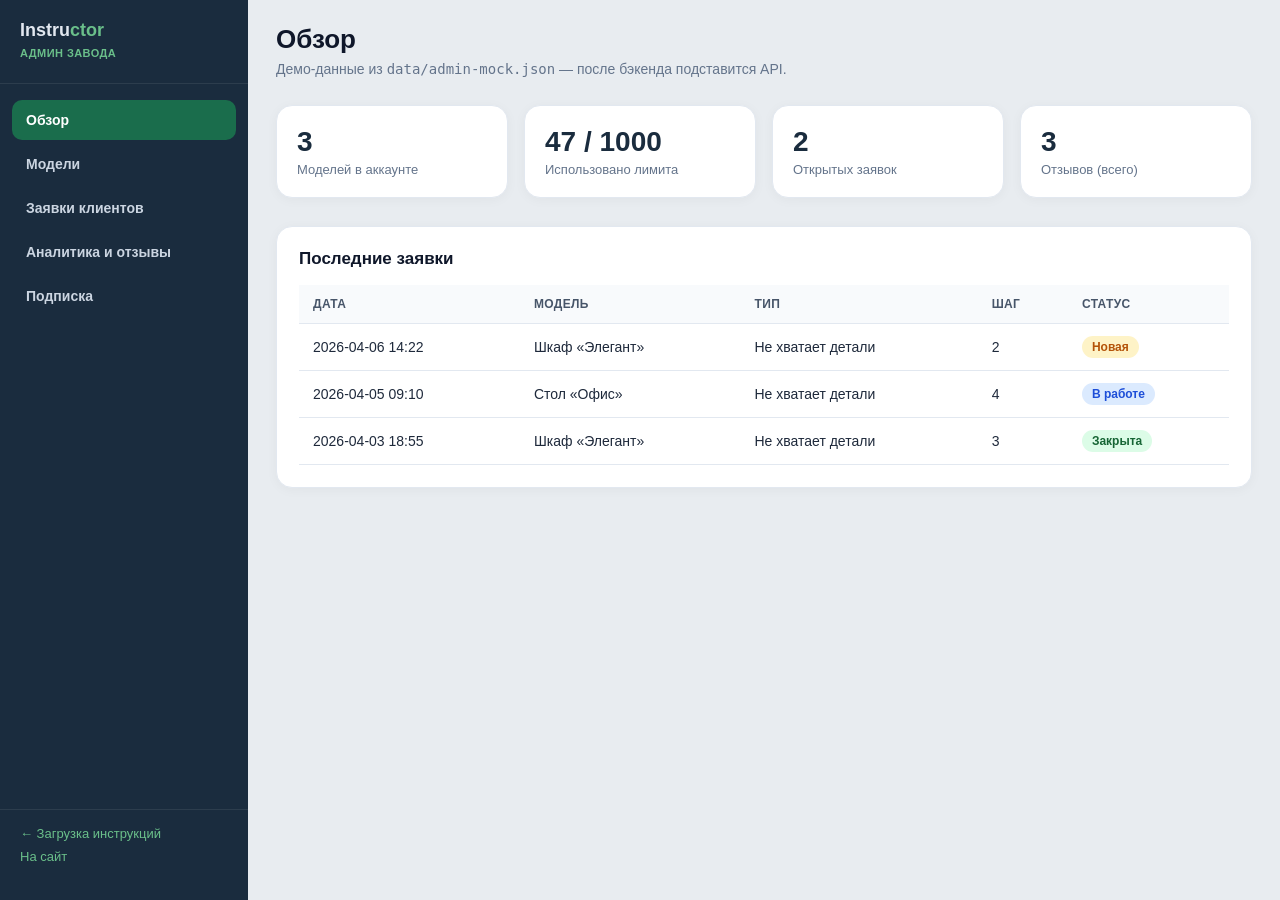
==== admin/index.html @ 4a069000 "admin panel. plan next development uder permissions" ====
<!DOCTYPE html>
<html lang="ru">
<head>
    <meta charset="UTF-8">
    <meta name="viewport" content="width=device-width, initial-scale=1.0">
    <title>Админ-панель завода — Instructor</title>
    <link rel="icon" href="../assets/icons/favicon.svg" type="image/svg+xml">
    <link rel="stylesheet" href="../assets/css/admin.css">
</head>
<body class="admin-body">
<div class="admin-app">
    <aside class="admin-sidebar">
        <div class="admin-sidebar__brand">
            Instru<span>ctor</span>
            <span class="admin-sidebar__badge">Админ завода</span>
        </div>
        <ul class="admin-nav">
            <li><button type="button" data-panel="overview" class="is-active">Обзор</button></li>
            <li><button type="button" data-panel="models">Модели</button></li>
            <li><button type="button" data-panel="requests">Заявки клиентов</button></li>
            <li><button type="button" data-panel="analytics">Аналитика и отзывы</button></li>
            <li><button type="button" data-panel="subscription">Подписка</button></li>
        </ul>
        <div class="admin-sidebar__foot">
            <a href="../producer/">← Загрузка инструкций</a><br>
            <a href="../" style="margin-top: 8px; display: inline-block;">На сайт</a>
        </div>
    </aside>

    <main class="admin-main">
        <div class="admin-top">
            <h1 id="adminPageTitle">Обзор</h1>
            <p class="sub" id="adminPageSub">Демо-данные из <code>data/admin-mock.json</code> — после бэкенда подставится API.</p>
        </div>

        <section id="panel-overview" class="admin-panel is-visible" data-panel-content="overview">
            <div class="admin-grid-stats" id="overviewStats"></div>
            <div class="admin-card">
                <h2>Последние заявки</h2>
                <div class="admin-table-wrap">
                    <table class="admin-table">
                        <thead>
                            <tr>
                                <th>Дата</th>
                                <th>Модель</th>
                                <th>Тип</th>
                                <th>Шаг</th>
                                <th>Статус</th>
                            </tr>
                        </thead>
                        <tbody id="overviewRequestsPreview"></tbody>
                    </table>
                </div>
            </div>
        </section>

        <section id="panel-models" class="admin-panel" data-panel-content="models">
            <div class="admin-card">
                <h2>Все загруженные модели</h2>
                <div class="admin-table-wrap">
                    <table class="admin-table">
                        <thead>
                            <tr>
                                <th>Модель</th>
                                <th>Артикул</th>
                                <th>Шагов</th>
                                <th>PDF</th>
                                <th>Обновлено</th>
                                <th>Сканов / 7 дн.</th>
                                <th></th>
                            </tr>
                        </thead>
                        <tbody id="modelsTableBody"></tbody>
                    </table>
                </div>
            </div>
        </section>

        <section id="panel-requests" class="admin-panel" data-panel-content="requests">
            <div class="admin-card">
                <h2>Заявки от клиентов</h2>
                <p class="sub" style="margin: -8px 0 16px;">Нехватка деталей и др. (прототип).</p>
                <div class="admin-table-wrap">
                    <table class="admin-table">
                        <thead>
                            <tr>
                                <th>ID</th>
                                <th>Дата</th>
                                <th>Модель</th>
                                <th>Тип</th>
                                <th>Шаг</th>
                                <th>Деталь</th>
                                <th>Статус</th>
                                <th></th>
                            </tr>
                        </thead>
                        <tbody id="requestsTableBody"></tbody>
                    </table>
                </div>
            </div>
        </section>

        <section id="panel-analytics" class="admin-panel" data-panel-content="analytics">
            <div class="admin-card">
                <h2>Воронка сборки (где бросают)</h2>
                <label class="sub" for="funnelModelSelect" style="display:block;margin-bottom:8px;">Модель</label>
                <select id="funnelModelSelect" class="select-model"></select>
                <div class="admin-table-wrap">
                    <table class="admin-table">
                        <thead>
                            <tr>
                                <th>Шаг</th>
                                <th>Название</th>
                                <th>Дошли до шага</th>
                                <th>Отметили «выполнено»</th>
                                <th>Визуально</th>
                            </tr>
                        </thead>
                        <tbody id="funnelTableBody"></tbody>
                    </table>
                </div>
            </div>
            <div class="admin-card">
                <h2>Отзывы клиентов</h2>
                <div class="admin-table-wrap">
                    <table class="admin-table">
                        <thead>
                            <tr>
                                <th>Дата</th>
                                <th>Модель</th>
                                <th>Оценка</th>
                                <th>Комментарий</th>
                                <th>Последний шаг</th>
                            </tr>
                        </thead>
                        <tbody id="reviewsTableBody"></tbody>
                    </table>
                </div>
            </div>
        </section>

        <section id="panel-subscription" class="admin-panel" data-panel-content="subscription">
            <div class="admin-card" id="subscriptionCard"></div>
        </section>
    </main>
</div>

<div id="modelModal" class="admin-modal" aria-hidden="true">
    <div class="admin-modal__box">
        <div class="admin-modal__head">
            <div>
                <h2 id="modalModelTitle">—</h2>
                <p class="admin-modal__meta" id="modalModelMeta"></p>
            </div>
            <button type="button" class="admin-modal__close" id="modelModalClose" aria-label="Закрыть">×</button>
        </div>
        <div class="admin-modal__body">
            <h3 style="font-size:15px;margin-bottom:12px;color:#334155;">Шаги инструкции</h3>
            <div class="steps-preview" id="modalStepsPreview"></div>
            <div class="edit-block">
                <h3>Изменить модель — новый PDF</h3>
                <p class="sub" style="margin-bottom:12px;">После загрузки PDF пересоберутся шаги и QR останется прежним (демо).</p>
                <input type="file" id="modalPdfInput" accept=".pdf">
                <button type="button" class="btn-sm btn-sm--primary" id="modalPdfSubmit">Загрузить новый PDF (демо)</button>
            </div>
        </div>
    </div>
</div>

<script src="../assets/js/config.js"></script>
<script src="../assets/js/admin/app.js"></script>
</body>
</html>
---- assets/css/admin.css ----
* {
  margin: 0;
  padding: 0;
  box-sizing: border-box;
}

body.admin-body {
  font-family: -apple-system, BlinkMacSystemFont, 'Segoe UI', Roboto, sans-serif;
  background: #e8ecf0;
  color: #1e293b;
  min-height: 100vh;
}

.admin-app {
  display: flex;
  min-height: 100vh;
}

.admin-sidebar {
  width: 248px;
  flex-shrink: 0;
  background: #1a2c3e;
  color: #e2e8f0;
  padding: 20px 0;
  display: flex;
  flex-direction: column;
}

.admin-sidebar__brand {
  padding: 0 20px 24px;
  font-size: 18px;
  font-weight: 800;
  border-bottom: 1px solid rgba(255, 255, 255, 0.08);
}

.admin-sidebar__brand span {
  color: #6abf8a;
}

.admin-sidebar__badge {
  display: block;
  margin-top: 6px;
  font-size: 11px;
  font-weight: 600;
  color: #94a3b8;
  text-transform: uppercase;
  letter-spacing: 0.04em;
}

.admin-nav {
  list-style: none;
  padding: 16px 12px;
  flex: 1;
}

.admin-nav button {
  width: 100%;
  text-align: left;
  padding: 12px 14px;
  margin-bottom: 4px;
  border: none;
  border-radius: 10px;
  background: transparent;
  color: #cbd5e1;
  font-size: 14px;
  font-weight: 600;
  cursor: pointer;
  font-family: inherit;
}

.admin-nav button:hover {
  background: rgba(255, 255, 255, 0.06);
  color: #fff;
}

.admin-nav button.is-active {
  background: #1a6d4c;
  color: #fff;
}

.admin-sidebar__foot {
  padding: 16px 20px;
  border-top: 1px solid rgba(255, 255, 255, 0.08);
  font-size: 13px;
}

.admin-sidebar__foot a {
  color: #6abf8a;
  text-decoration: none;
}

.admin-sidebar__foot a:hover {
  text-decoration: underline;
}

.admin-main {
  flex: 1;
  min-width: 0;
  padding: 24px 28px 40px;
}

.admin-top {
  margin-bottom: 28px;
}

.admin-top h1 {
  font-size: 26px;
  font-weight: 700;
  color: #0f172a;
}

.admin-top .sub {
  color: #64748b;
  font-size: 14px;
  margin-top: 6px;
}

.admin-panel {
  display: none;
}

.admin-panel.is-visible {
  display: block;
}

.admin-grid-stats {
  display: grid;
  grid-template-columns: repeat(auto-fit, minmax(200px, 1fr));
  gap: 16px;
  margin-bottom: 28px;
}

.stat-card {
  background: #fff;
  border-radius: 16px;
  padding: 20px;
  box-shadow: 0 2px 12px rgba(0, 0, 0, 0.04);
  border: 1px solid #e2e8f0;
}

.stat-card__val {
  font-size: 28px;
  font-weight: 800;
  color: #1a2c3e;
}

.stat-card__label {
  font-size: 13px;
  color: #64748b;
  margin-top: 4px;
}

.admin-card {
  background: #fff;
  border-radius: 16px;
  padding: 22px;
  box-shadow: 0 2px 12px rgba(0, 0, 0, 0.04);
  border: 1px solid #e2e8f0;
  margin-bottom: 20px;
}

.admin-card h2 {
  font-size: 17px;
  margin-bottom: 16px;
  color: #0f172a;
}

.admin-table-wrap {
  overflow-x: auto;
}

.admin-table {
  width: 100%;
  border-collapse: collapse;
  font-size: 14px;
}

.admin-table th,
.admin-table td {
  padding: 12px 14px;
  text-align: left;
  border-bottom: 1px solid #e2e8f0;
}

.admin-table th {
  background: #f8fafc;
  font-weight: 600;
  color: #475569;
  font-size: 12px;
  text-transform: uppercase;
  letter-spacing: 0.03em;
}

.admin-table tr:hover td {
  background: #fafbfc;
}

.btn-sm {
  padding: 8px 14px;
  font-size: 13px;
  font-weight: 600;
  border-radius: 10px;
  border: none;
  cursor: pointer;
  font-family: inherit;
}

.btn-sm--primary {
  background: #1a6d4c;
  color: #fff;
}

.btn-sm--primary:hover {
  background: #15805a;
}

.btn-sm--ghost {
  background: #f1f5f9;
  color: #334155;
}

.btn-sm--ghost:hover {
  background: #e2e8f0;
}

.badge {
  display: inline-block;
  padding: 4px 10px;
  border-radius: 999px;
  font-size: 12px;
  font-weight: 600;
}

.badge--new {
  background: #fef3c7;
  color: #b45309;
}

.badge--progress {
  background: #dbeafe;
  color: #1d4ed8;
}

.badge--closed {
  background: #dcfce7;
  color: #166534;
}

.sub-progress {
  margin-top: 16px;
}

.sub-progress__bar {
  height: 10px;
  background: #e2e8f0;
  border-radius: 999px;
  overflow: hidden;
  margin-top: 8px;
}

.sub-progress__fill {
  height: 100%;
  background: linear-gradient(90deg, #1a6d4c, #6abf8a);
  border-radius: 999px;
  transition: width 0.3s ease;
}

.sub-actions {
  display: flex;
  flex-wrap: wrap;
  gap: 10px;
  margin-top: 20px;
}

.funnel-bar {
  height: 8px;
  background: #1a6d4c;
  border-radius: 4px;
  min-width: 4px;
}

.select-model {
  padding: 10px 14px;
  border-radius: 10px;
  border: 1px solid #cbd5e1;
  font-size: 14px;
  margin-bottom: 16px;
  min-width: 280px;
}

.admin-modal {
  display: none;
  position: fixed;
  inset: 0;
  z-index: 200;
  background: rgba(15, 23, 42, 0.55);
  align-items: center;
  justify-content: center;
  padding: 20px;
}

.admin-modal.is-open {
  display: flex;
}

.admin-modal__box {
  background: #fff;
  border-radius: 20px;
  max-width: 720px;
  width: 100%;
  max-height: 90vh;
  overflow: hidden;
  display: flex;
  flex-direction: column;
  box-shadow: 0 24px 48px rgba(0, 0, 0, 0.15);
}

.admin-modal__head {
  padding: 20px 24px;
  border-bottom: 1px solid #e2e8f0;
  display: flex;
  justify-content: space-between;
  align-items: flex-start;
  gap: 16px;
}

.admin-modal__head h2 {
  font-size: 20px;
  color: #0f172a;
}

.admin-modal__meta {
  font-size: 13px;
  color: #64748b;
  margin-top: 6px;
}

.admin-modal__close {
  width: 40px;
  height: 40px;
  border: none;
  border-radius: 10px;
  background: #f1f5f9;
  font-size: 20px;
  cursor: pointer;
  flex-shrink: 0;
}

.admin-modal__body {
  padding: 24px;
  overflow-y: auto;
}

.steps-preview {
  display: grid;
  grid-template-columns: repeat(auto-fill, minmax(140px, 1fr));
  gap: 12px;
  margin-bottom: 24px;
}

.step-thumb {
  border-radius: 12px;
  overflow: hidden;
  border: 1px solid #e2e8f0;
  background: #f8fafc;
}

.step-thumb img {
  width: 100%;
  height: 80px;
  object-fit: cover;
  display: block;
}

.step-thumb span {
  display: block;
  padding: 8px;
  font-size: 12px;
  font-weight: 600;
  color: #475569;
}

.edit-block {
  padding: 18px;
  background: #f8fafc;
  border-radius: 14px;
  border: 1px dashed #cbd5e1;
}

.edit-block h3 {
  font-size: 15px;
  margin-bottom: 12px;
  color: #334155;
}

.edit-block input[type="file"] {
  width: 100%;
  margin-bottom: 12px;
}

.stars {
  color: #f59e0b;
  letter-spacing: 2px;
}

@media (max-width: 900px) {
  .admin-app {
    flex-direction: column;
  }

  .admin-sidebar {
    width: 100%;
    flex-direction: row;
    flex-wrap: wrap;
    align-items: center;
    padding: 12px;
  }

  .admin-sidebar__brand {
    border-bottom: none;
    padding-bottom: 0;
  }

  .admin-nav {
    display: flex;
    flex-wrap: wrap;
    width: 100%;
    padding: 8px 0 0;
  }

  .admin-nav button {
    width: auto;
    margin-right: 8px;
  }

  .admin-sidebar__foot {
    width: 100%;
    border-top: none;
    padding-top: 8px;
  }
}
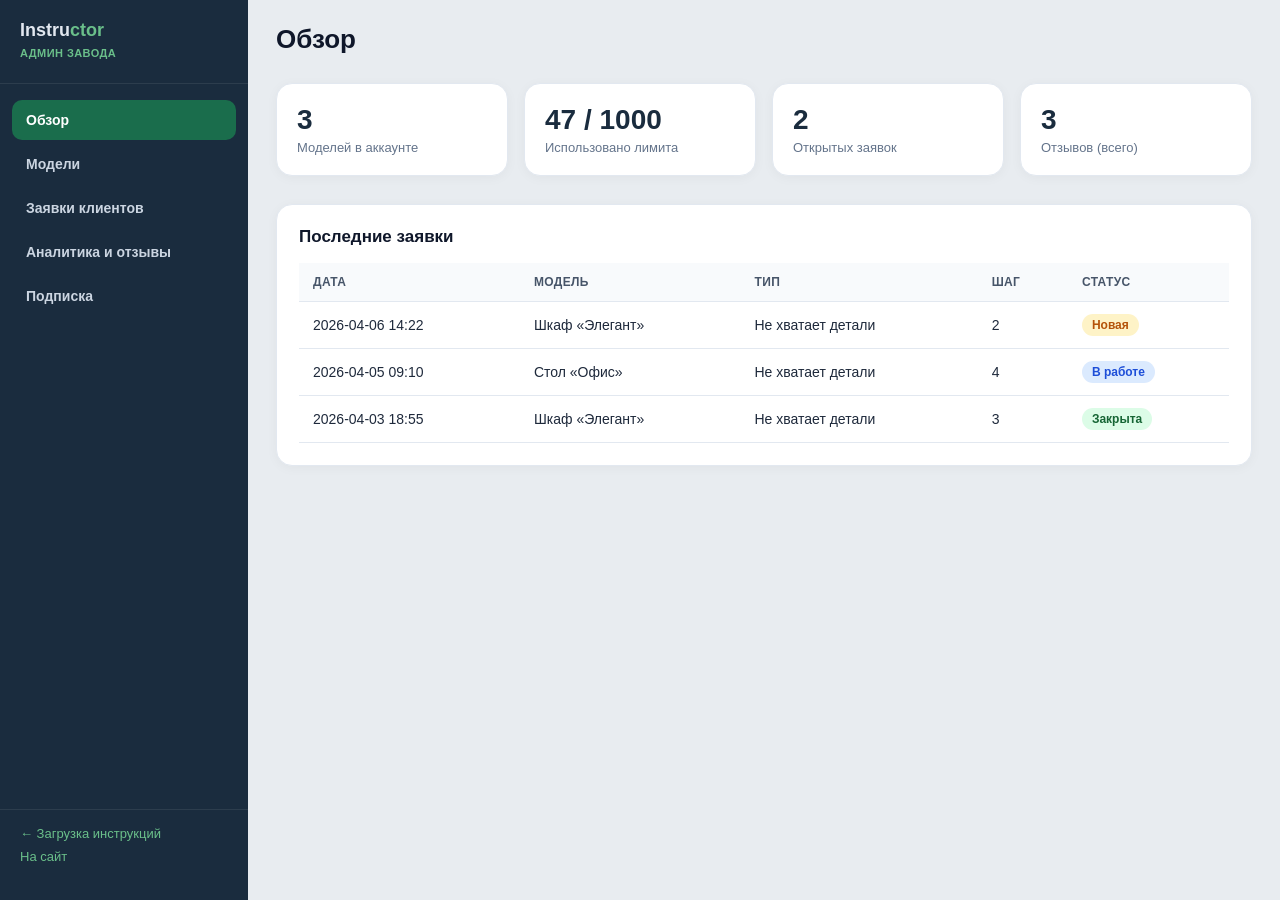
==== commit db8237cb: "fix" ====
--- a/admin/index.html
+++ b/admin/index.html
@@ -30,7 +30,6 @@
     <main class="admin-main">
         <div class="admin-top">
             <h1 id="adminPageTitle">Обзор</h1>
-            <p class="sub" id="adminPageSub">Демо-данные из <code>data/admin-mock.json</code> — после бэкенда подставится API.</p>
         </div>
 
         <section id="panel-overview" class="admin-panel is-visible" data-panel-content="overview">
